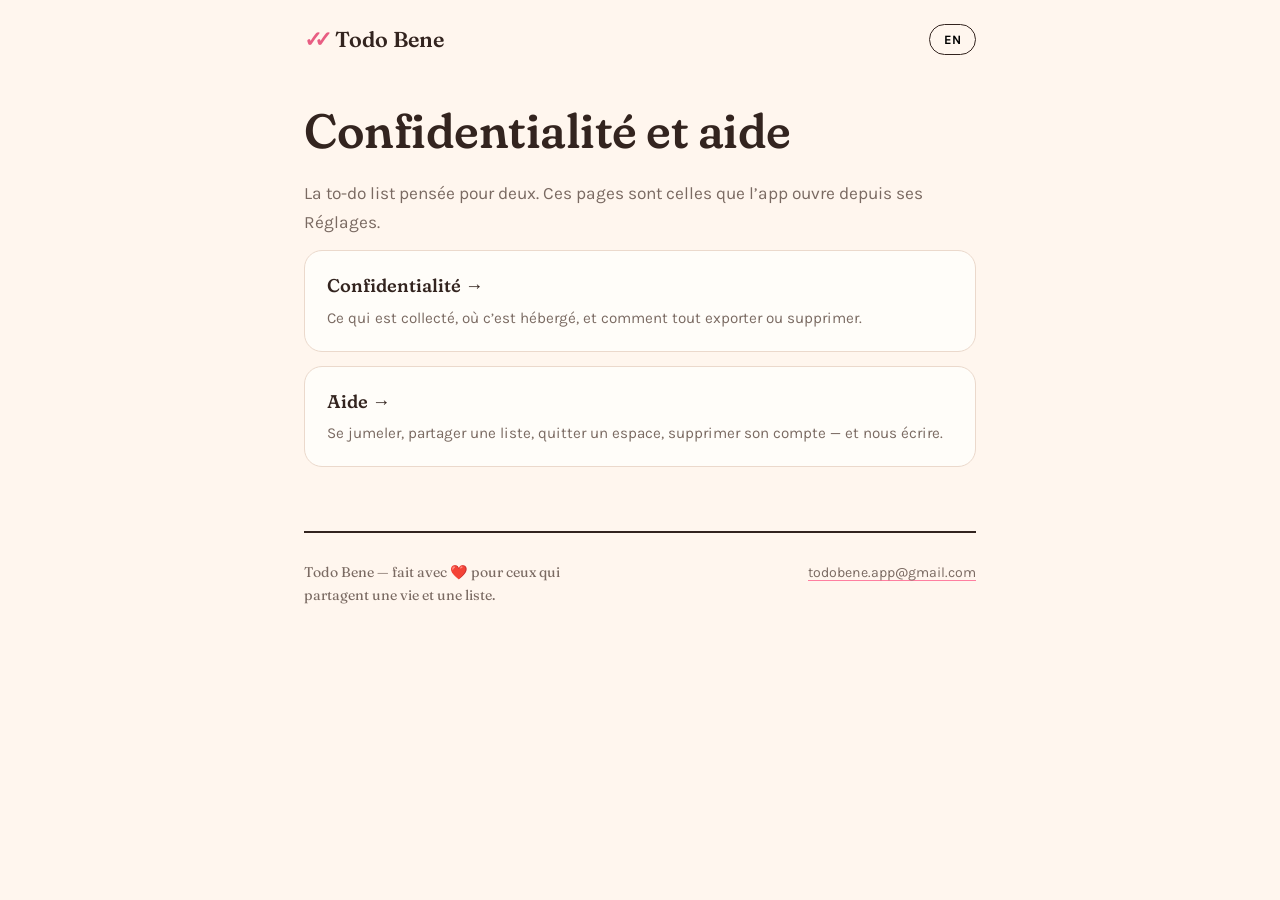
==== index.html @ 578b1d81 "Update privacy and support pages" ====
<!doctype html>
<html lang="fr" data-title-fr="Todo Bene — Confidentialité et aide" data-title-en="Todo Bene — Legal &amp; support">
  <head>
    <meta charset="utf-8" />
    <meta name="viewport" content="width=device-width, initial-scale=1" />
    <title>Todo Bene — Confidentialité et aide</title>
    <meta
      name="description"
      content="Politique de confidentialité et page d’aide de l’application Todo Bene."
    />
    <link rel="preconnect" href="https://fonts.googleapis.com" />
    <link rel="preconnect" href="https://fonts.gstatic.com" crossorigin />
    <link
      href="https://fonts.googleapis.com/css2?family=Fraunces:opsz,wght,SOFT@9..144,400..700,100&family=Karla:wght@400;500;700&display=swap"
      rel="stylesheet"
    />
    <link rel="stylesheet" href="./doc.css" />
  </head>
  <body>
    <div class="wrap">
      <header>
        <span class="logo"><span class="ticks">✓✓</span>Todo Bene</span>
        <button class="lang" id="langBtn" aria-label="Switch language">EN</button>
      </header>

      <main class="doc">
        <h1 data-fr="Confidentialité et aide" data-en="Legal &amp; support"></h1>
        <p
          class="lead"
          data-fr="La to-do list pensée pour deux. Ces pages sont celles que l’app ouvre depuis ses Réglages."
          data-en="The to-do list built for two. These are the pages the app opens from its Settings screen."
        ></p>

        <a class="card" href="./privacy.html">
          <b data-fr="Confidentialité →" data-en="Privacy policy →"></b>
          <span
            data-fr="Ce qui est collecté, où c’est hébergé, et comment tout exporter ou supprimer."
            data-en="What is collected, where it is hosted, and how to export or delete all of it."
          ></span>
        </a>
        <a class="card" href="./support.html">
          <b data-fr="Aide →" data-en="Support →"></b>
          <span
            data-fr="Se jumeler, partager une liste, quitter un espace, supprimer son compte — et nous écrire."
            data-en="Pairing up, sharing a list, leaving a space, deleting an account — and how to reach us."
          ></span>
        </a>
      </main>

      <footer>
        <span
          class="serif"
          data-fr="Todo Bene — fait avec ❤️ pour ceux qui partagent une vie et une liste."
          data-en="Todo Bene — made with ❤️ for people who share a life and a list."
        ></span>
        <nav>
          <a href="mailto:todobene.app@gmail.com">todobene.app@gmail.com</a>
        </nav>
      </footer>
    </div>

    <script src="./doc.js"></script>
  </body>
</html>
---- doc.css ----
/*
 * Shared styling for the two document pages (privacy, support).
 *
 * `index.html` keeps its styles inline because it is one long bespoke landing page and the
 * inline block is what makes it a single self-contained file. These two are prose, they
 * look identical to each other, and duplicating 200 lines of CSS between them is how the
 * privacy page ends up looking subtly different from the support page six months from now.
 * Same tokens and fonts as index.html.
 */

:root {
  --paper: #fff6ee;
  --ink: #33241f;
  --ink-soft: #7a6a62;
  --rose: #ff7fa0;
  --rose-deep: #e85d82;
  --card: #fffdf9;
  --line: #ebd9cc;
}

* {
  margin: 0;
  padding: 0;
  box-sizing: border-box;
}

body {
  font-family: 'Karla', sans-serif;
  background: var(--paper);
  color: var(--ink);
  line-height: 1.65;
}

a {
  color: inherit;
  text-decoration-color: var(--rose);
  text-underline-offset: 3px;
}

.wrap {
  max-width: 720px;
  margin: 0 auto;
  padding: 0 24px;
}

/* ---------- header ---------- */
header {
  display: flex;
  align-items: center;
  justify-content: space-between;
  padding: 22px 0;
}
.logo {
  font-family: 'Fraunces', serif;
  font-size: 1.35rem;
  font-weight: 600;
  text-decoration: none;
}
.logo .ticks {
  color: var(--rose-deep);
  letter-spacing: -0.35em;
  margin-right: 0.45em;
}
.lang {
  border: 1.5px solid var(--ink);
  background: transparent;
  border-radius: 999px;
  font:
    700 0.8rem 'Karla',
    sans-serif;
  padding: 7px 14px;
  cursor: pointer;
  transition:
    background 0.2s,
    color 0.2s;
}
.lang:hover {
  background: var(--ink);
  color: var(--paper);
}

/* ---------- document ---------- */
.doc {
  padding: 24px 0 64px;
}
.doc h1 {
  font-family: 'Fraunces', serif;
  font-variation-settings: 'SOFT' 100;
  font-weight: 550;
  font-size: clamp(2.1rem, 5vw, 3rem);
  line-height: 1.12;
  letter-spacing: -0.01em;
}
.doc h2 {
  font-family: 'Fraunces', serif;
  font-variation-settings: 'SOFT' 100;
  font-weight: 550;
  font-size: 1.35rem;
  line-height: 1.2;
  margin: 40px 0 10px;
}
.doc h3 {
  font-size: 1.02rem;
  font-weight: 700;
  margin: 24px 0 4px;
}
.doc .meta {
  color: var(--ink-soft);
  font-size: 0.85rem;
  margin-top: 8px;
}
.doc .lead {
  font-size: 1.08rem;
  color: var(--ink-soft);
  margin-top: 22px;
}
.doc p {
  margin-top: 12px;
}
.doc ul {
  margin: 12px 0 0 0;
  padding-left: 0;
  list-style: none;
}
.doc li {
  position: relative;
  padding-left: 26px;
  margin-top: 10px;
}
.doc li::before {
  content: '✓✓';
  position: absolute;
  left: 0;
  color: var(--rose-deep);
  font-weight: 700;
  letter-spacing: -0.3em;
}

/* Wide content scrolls inside its own box rather than the page. */
.doc table {
  display: block;
  overflow-x: auto;
  border-collapse: collapse;
  width: 100%;
  margin-top: 18px;
  font-size: 0.95rem;
}
.doc th,
.doc td {
  text-align: left;
  vertical-align: top;
  padding: 11px 14px;
  border-bottom: 1px solid var(--line);
}
.doc thead th {
  background: var(--card);
  font-weight: 700;
  white-space: nowrap;
}

/* ---------- footer ---------- */
footer {
  border-top: 2px solid var(--ink);
  padding: 28px 0 56px;
  display: flex;
  justify-content: space-between;
  gap: 20px;
  flex-wrap: wrap;
  font-size: 0.88rem;
  color: var(--ink-soft);
}
footer .serif {
  font-family: 'Fraunces', serif;
  max-width: 34ch;
}
footer nav {
  display: flex;
  gap: 22px;
  flex-wrap: wrap;
}

@media (max-width: 620px) {
  .doc h2 {
    margin-top: 32px;
  }
}

/* ---------- index cards (legal-index.html) ---------- */
.doc .card {
  display: block;
  background: var(--card);
  border: 1.5px solid var(--line);
  border-radius: 18px;
  padding: 20px 22px;
  margin-top: 14px;
  text-decoration: none;
  transition:
    transform 0.2s ease,
    border-color 0.2s ease;
}
.doc .card:hover {
  transform: translateY(-3px);
  border-color: var(--rose);
}
.doc .card b {
  font-family: 'Fraunces', serif;
  font-variation-settings: 'SOFT' 100;
  font-weight: 550;
  font-size: 1.15rem;
  display: block;
}
.doc .card span {
  display: block;
  color: var(--ink-soft);
  font-size: 0.95rem;
  margin-top: 4px;
}
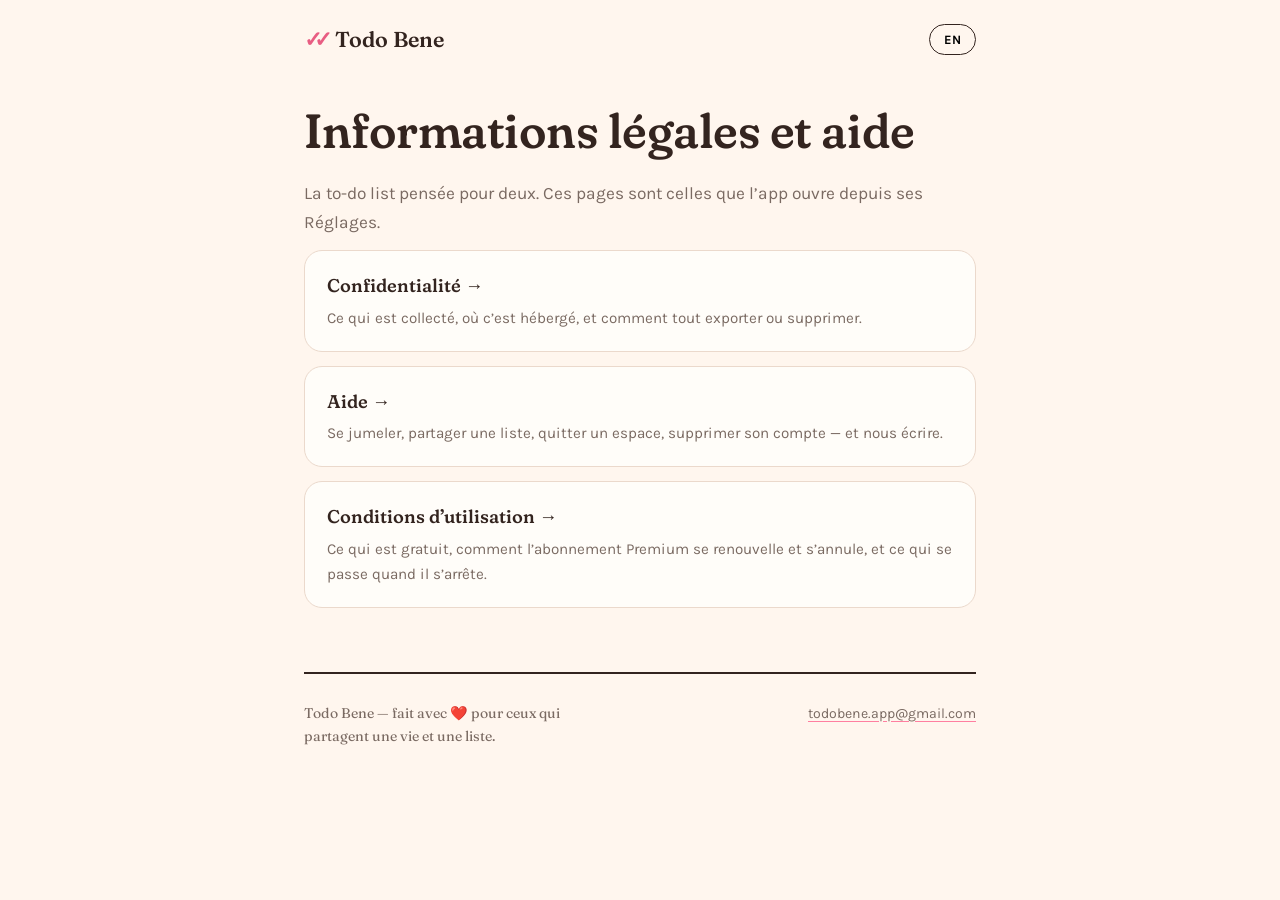
==== commit 1c68ba29: "Update the legal pages" ====
--- a/index.html
+++ b/index.html
@@ -1,12 +1,16 @@
 <!doctype html>
-<html lang="fr" data-title-fr="Todo Bene — Confidentialité et aide" data-title-en="Todo Bene — Legal &amp; support">
+<html
+  lang="fr"
+  data-title-fr="Todo Bene — Informations légales et aide"
+  data-title-en="Todo Bene — Legal &amp; support"
+>
   <head>
     <meta charset="utf-8" />
     <meta name="viewport" content="width=device-width, initial-scale=1" />
-    <title>Todo Bene — Confidentialité et aide</title>
+    <title>Todo Bene — Informations légales et aide</title>
     <meta
       name="description"
-      content="Politique de confidentialité et page d’aide de l’application Todo Bene."
+      content="Politique de confidentialité, aide et conditions d’utilisation de l’application Todo Bene."
     />
     <link rel="preconnect" href="https://fonts.googleapis.com" />
     <link rel="preconnect" href="https://fonts.gstatic.com" crossorigin />
@@ -24,7 +28,7 @@
       </header>
 
       <main class="doc">
-        <h1 data-fr="Confidentialité et aide" data-en="Legal &amp; support"></h1>
+        <h1 data-fr="Informations légales et aide" data-en="Legal &amp; support"></h1>
         <p
           class="lead"
           data-fr="La to-do list pensée pour deux. Ces pages sont celles que l’app ouvre depuis ses Réglages."
@@ -45,6 +49,13 @@
             data-en="Pairing up, sharing a list, leaving a space, deleting an account — and how to reach us."
           ></span>
         </a>
+        <a class="card" href="./terms.html">
+          <b data-fr="Conditions d’utilisation →" data-en="Terms of Use →"></b>
+          <span
+            data-fr="Ce qui est gratuit, comment l’abonnement Premium se renouvelle et s’annule, et ce qui se passe quand il s’arrête."
+            data-en="What is free, how the Premium subscription renews and cancels, and what happens when it ends."
+          ></span>
+        </a>
       </main>
 
       <footer>
